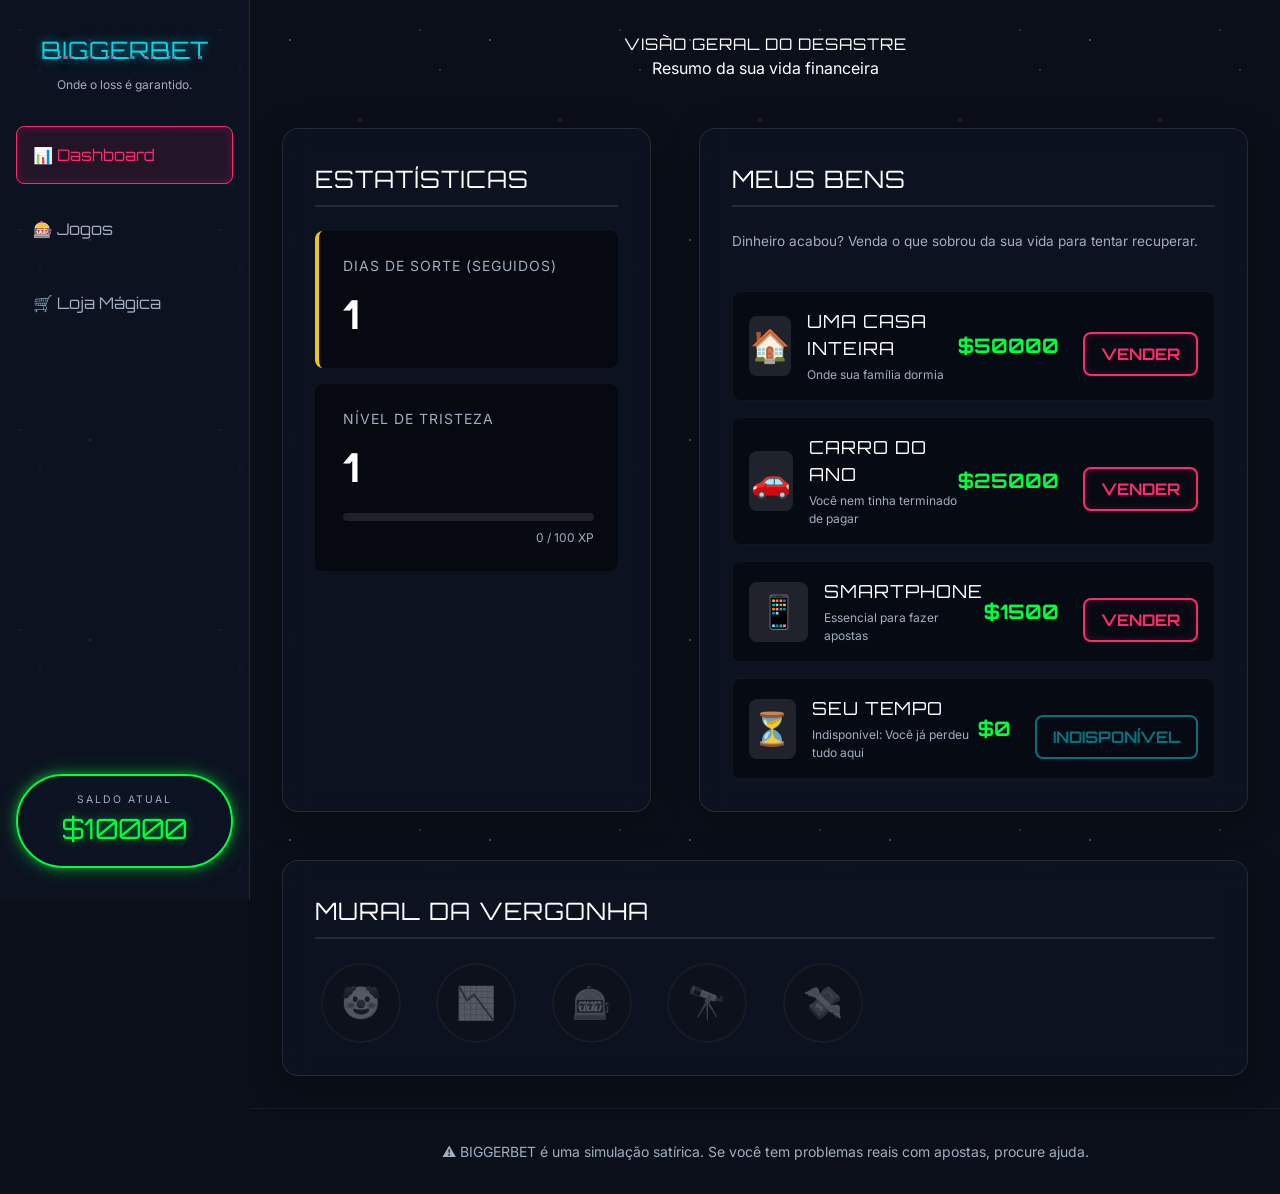
==== index.html @ 167b209b "alteracoes para o pages" ====
<!DOCTYPE html>
<html lang="pt-BR">
<head>
    <meta charset="UTF-8">
    <meta name="viewport" content="width=device-width, initial-scale=1.0">
    <title>BIGGERBET | Dashboard</title>
    
    <!-- Fonts -->
    <link href="https://fonts.googleapis.com/css2?family=Orbitron:wght@400;700;900&family=Inter:wght@400;600&display=swap" rel="stylesheet">
    
    <!-- Styles -->
    <link rel="stylesheet" href="./css/reset.css">
    <link rel="stylesheet" href="./css/base.css">
    <link rel="stylesheet" href="./css/layout.css">
    <link rel="stylesheet" href="./css/components.css">
</head>
<body>

    <div class="app-wrapper">
        <!-- Sidebar Navigation -->
        <aside class="sidebar">
            <div class="sidebar-logo">
                <h1 class="glitch-text" data-text="BIGGERBET">BIGGERBET</h1>
                <p class="tagline">Onde o loss é garantido.</p>
            </div>
            
            <nav>
                <ul class="nav-links">
                    <li><a href="index.html" class="active">📊 Dashboard</a></li>
                    <li><a href="games.html">🎰 Jogos</a></li>
                    <li><a href="shop.html">🛒 Loja Mágica</a></li>
                </ul>
            </nav>
            
            <div style="margin-top: auto;">
                <div class="wallet-badge glass">
                    <span class="wallet-label">SALDO ATUAL</span>
                    <span class="wallet-value" id="wallet-balance">$10000</span>
                </div>
            </div>
        </aside>

        <!-- Main Content -->
        <main class="main-content">
            <header class="app-header">
                <h2>VISÃO GERAL DO DESASTRE</h2>
                <p class="tagline">Resumo da sua vida financeira</p>
            </header>

            <div class="container dashboard-grid">
                
                <!-- Dashboard / Stats Box -->
                <section id="dashboard" class="panel glass">
                    <div class="panel-header">
                        <h2>Estatísticas</h2>
                    </div>
                    
                    <div class="stats-container">
                        <div class="stat-box warning">
                            <span class="stat-label">Dias de Sorte (Seguidos)</span>
                            <span class="stat-value" id="days-lost-counter">0</span>
                        </div>
                        
                        <div class="stat-box">
                            <span class="stat-label">Nível de Tristeza</span>
                            <span class="stat-value" id="user-level-name">1</span>
                            
                            <div class="xp-bar-container" title="100 XP para próximo nível">
                                <div class="xp-bar-fill" id="xp-bar" style="width: 0%"></div>
                            </div>
                            <span class="xp-text" id="xp-text">0 / 100 XP</span>
                        </div>
                    </div>
                </section>

                <!-- Assets / Life System -->
                <section id="assets" class="panel glass">
                    <div class="panel-header">
                        <h2>Meus Bens</h2>
                    </div>
                    <p style="color: var(--text-secondary); font-size: 0.85rem; margin-bottom: 1rem;">
                        Dinheiro acabou? Venda o que sobrou da sua vida para tentar recuperar.
                    </p>
                    <div class="assets-list" id="assets-list">
                        <!-- Populated by JS -->
                    </div>
                </section>

                <!-- Achievements Wall -->
                <section id="achievements" class="panel glass">
                    <div class="panel-header">
                        <h2>Mural da Vergonha</h2>
                    </div>
                    
                    <div class="achievements-grid" id="achievements-grid">
                        <div class="medal" id="ach-firstLoss" data-tooltip="Primeiro Loss: Parabéns, o primeiro de muitos.">💀</div>
                        <div class="medal" id="ach-faithfulRed" data-tooltip="Fiel ao Red: Voltou pro segundo dia de sofrimento.">🔥</div>
                        <div class="medal" id="ach-spinAddict" data-tooltip="Viciado em Girar: 5 giros no mesmo dia.">🎰</div>
                        <div class="medal" id="ach-goneBroke" data-tooltip="Falência Total: Zicou bonito, saldo chegou a zero.">💸</div>
                        <div class="medal" id="ach-brokeAstronomer" data-tooltip="Estatístico Iludido: Girou a roleta achando que ganhava.">🔭</div>
                    </div>
                </section>

            </div>

            <footer class="app-footer">
                <p>⚠️ BIGGERBET é uma simulação satírica. Se você tem problemas reais com apostas, procure ajuda.</p>
            </footer>
        </main>
    </div>

    <div id="toast-container" style="position: fixed; bottom: 20px; right: 20px; display: flex; flex-direction: column; gap: 10px; z-index: 1000;"></div>

    <script type="module" src="./js/main.js"></script>
</body>
</html>
---- css/base.css ----
/* base.css – Colors, Typography, Variables & Global Styles */

:root {
    /* Color Palette */
    --bg-dark: #0b0f19;
    --bg-dark-glass: rgba(14, 21, 37, 0.6);
    
    --neon-pink: #ff2a6d;
    --neon-cyan: #05d9e8;
    --neon-yellow: #f1c40f;
    --neon-green: #39ff14;
    --neon-money: #00ff41;
    
    --text-primary: #ffffff;
    --text-secondary: #a0aec0;
    
    /* Typography */
    --font-sans: 'Inter', system-ui, -apple-system, sans-serif;
    --font-display: 'Orbitron', sans-serif;
    
    /* Effects */
    --shadow-neon-pink: 0 0 10px rgba(255, 42, 109, 0.5), 0 0 20px rgba(255, 42, 109, 0.3);
    --shadow-neon-cyan: 0 0 10px rgba(5, 217, 232, 0.5), 0 0 20px rgba(5, 217, 232, 0.3);
    --shadow-neon-money: 0 0 10px rgba(0, 255, 65, 0.5), 0 0 20px rgba(0, 255, 65, 0.3);
    --transition-fast: 0.2s ease;
    --transition-medium: 0.4s ease;
}

body {
    font-family: var(--font-sans);
    color: var(--text-primary);
    background-color: var(--bg-dark);
    display: flex;
    flex-direction: column;
    min-height: 100vh;
    overflow-x: hidden;
    position: relative;
}

/* Animated Starfield Background */
body::before {
    content: '';
    position: fixed;
    top: 0; left: 0; width: 100%; height: 100%;
    background-image: 
        radial-gradient(1px 1px at 20px 30px, #ffffff, rgba(0,0,0,0)),
        radial-gradient(1px 1px at 40px 70px, #ffffff, rgba(0,0,0,0)),
        radial-gradient(1.5px 1.5px at 90px 40px, #ffffff, rgba(0,0,0,0)),
        radial-gradient(2px 2px at 160px 120px, rgba(255,42,109,0.8), rgba(0,0,0,0));
    background-repeat: repeat;
    background-size: 200px 200px;
    animation: stars 100s linear infinite;
    z-index: -1;
    opacity: 0.5;
}

@keyframes stars {
    0% { background-position: 0 0; }
    100% { background-position: -1000px 1000px; }
}

h1, h2, h3 {
    font-family: var(--font-display);
    letter-spacing: 1px;
    text-transform: uppercase;
}

/* Glassmorphism utility */
.glass {
    background: var(--bg-dark-glass);
    backdrop-filter: blur(12px);
    -webkit-backdrop-filter: blur(12px);
    border: 1px solid rgba(255, 255, 255, 0.1);
    box-shadow: 0 8px 32px 0 rgba(0, 0, 0, 0.37);
}
---- css/layout.css ----
/* layout.css – Structure and Grid */

.app-wrapper {
    display: flex;
    min-height: 100vh;
    width: 100%;
}

/* Sidebar Navigation */
.sidebar {
    width: 250px;
    background: var(--bg-dark-glass);
    border-right: 1px solid rgba(255, 255, 255, 0.1);
    display: flex;
    flex-direction: column;
    padding: 2rem 1rem;
    position: fixed;
    height: 100vh;
    overflow-y: auto;
    z-index: 100;
}

.sidebar-logo {
    text-align: center;
    margin-bottom: 2rem;
}

.sidebar-logo h1 {
    color: var(--neon-cyan);
    font-size: 1.5rem;
    text-shadow: var(--shadow-neon-cyan);
    margin-bottom: 0.5rem;
}

.sidebar-logo .tagline {
    font-size: 0.75rem;
    color: var(--text-secondary);
}

.nav-links {
    display: flex;
    flex-direction: column;
    gap: 1rem;
    list-style: none;
    padding: 0;
    margin: 0;
}

.nav-links a {
    color: var(--text-secondary);
    text-decoration: none;
    padding: 1rem;
    border-radius: 8px;
    transition: var(--transition-medium);
    display: block;
    font-family: var(--font-display);
    border: 1px solid transparent;
}

.nav-links a:hover, .nav-links a.active {
    color: var(--neon-pink);
    background: rgba(255, 42, 109, 0.1);
    border-color: var(--neon-pink);
    box-shadow: 0 0 10px rgba(255, 42, 109, 0.2) inset;
}

/* Main Content */
.main-content {
    flex: 1;
    margin-left: 250px;
    display: flex;
    flex-direction: column;
    min-height: 100vh;
}

.app-header {
    text-align: center;
    padding: 2rem 1rem 1rem;
}

.container {
    max-width: 1200px;
    margin: 0 auto;
    padding: 2rem;
    display: grid;
    grid-template-columns: 1fr;
    gap: 3rem;
    flex: 1;
    width: 100%;
}

@media (min-width: 900px) {
    .container.dashboard-grid {
        grid-template-columns: 1fr 1fr;
        grid-template-areas: 
            "dash assets"
            "achieve achieve";
    }
    
    .container.games-grid {
        grid-template-columns: 1fr 1fr;
        grid-template-areas: 
            "slot roulette";
    }
    
    #dashboard { grid-area: dash; }
    #assets { grid-area: assets; }
    #achievements { grid-area: achieve; }
    #slot { grid-area: slot; }
    #roulette { grid-area: roulette; }
}

.app-footer {
    text-align: center;
    padding: 2rem;
    color: var(--text-secondary);
    font-size: 0.875rem;
    border-top: 1px solid rgba(255, 255, 255, 0.05);
    margin-top: auto;
}

.panel {
    border-radius: 16px;
    padding: 2rem;
    display: flex;
    flex-direction: column;
    gap: 1.5rem;
}

.panel-header h2 {
    font-size: 1.5rem;
    color: var(--text-primary);
    border-bottom: 2px solid rgba(255, 255, 255, 0.1);
    padding-bottom: 0.5rem;
}
---- css/components.css ----
/* components.css – Reusable UI Widgets */

/* 1. Glitch Text */
.glitch-text {
    position: relative;
    display: inline-block;
}

.glitch-text::before, .glitch-text::after {
    content: attr(data-text);
    position: absolute;
    top: 0;
    left: 0;
    width: 100%;
    height: 100%;
    opacity: 0.8;
}

.glitch-text::before {
    left: 2px;
    text-shadow: -2px 0 var(--neon-pink);
    clip: rect(24px, 550px, 90px, 0);
    animation: glitch-anim 3s infinite linear alternate-reverse;
}

.glitch-text::after {
    left: -2px;
    text-shadow: -2px 0 var(--neon-cyan);
    clip: rect(85px, 550px, 140px, 0);
    animation: glitch-anim 2.5s infinite linear alternate-reverse;
}

@keyframes glitch-anim {
    0% { clip: rect(10px, 9999px, 31px, 0); }
    5% { clip: rect(70px, 9999px, 73px, 0); }
    10% { clip: rect(24px, 9999px, 86px, 0); }
    15% { clip: rect(98px, 9999px, 100px, 0); }
    20% { clip: rect(32px, 9999px, 93px, 0); }
    25% { clip: rect(4px, 9999px, 97px, 0); }
    100% { clip: rect(4px, 9999px, 97px, 0); }
}

/* 2. Buttons */
.btn {
    padding: 1rem 2rem;
    font-family: var(--font-display);
    font-weight: 700;
    font-size: 1rem;
    text-transform: uppercase;
    border-radius: 8px;
    position: relative;
    overflow: hidden;
    transition: var(--transition-medium);
    margin-top: 1rem;
}

/* Wallet Badge in Header */
.logo-container {
    display: flex;
    flex-direction: column;
    align-items: center;
    gap: 1.5rem;
    margin-bottom: 1rem;
}

.wallet-badge {
    padding: 1rem 2rem;
    border-radius: 50px;
    border: 2px solid var(--neon-money);
    box-shadow: var(--shadow-neon-money);
    display: flex;
    flex-direction: column;
    align-items: center;
}

.wallet-label {
    font-size: 0.65rem;
    color: var(--text-secondary);
    letter-spacing: 2px;
}

.wallet-value {
    font-family: var(--font-display);
    font-size: 1.75rem;
    color: var(--neon-money);
    text-shadow: 0 0 10px rgba(0, 255, 65, 0.5);
}

/* Bet Controls */
.bet-controls {
    display: flex;
    align-items: center;
    gap: 1rem;
    margin-top: 1rem;
    background: rgba(255, 255, 255, 0.05);
    padding: 0.75rem 1.5rem;
    border-radius: 8px;
}

.bet-controls label {
    font-size: 0.75rem;
    color: var(--text-secondary);
    text-transform: uppercase;
}

.bet-controls input {
    background: transparent;
    border: none;
    border-bottom: 2px solid var(--neon-cyan);
    color: #fff;
    font-family: var(--font-display);
    font-size: 1.25rem;
    width: 100px;
    text-align: center;
}

.bet-controls input:focus {
    outline: none;
    border-color: var(--neon-pink);
}

.btn-primary {
    background-color: transparent;
    border: 2px solid var(--neon-pink);
    color: var(--neon-pink);
    box-shadow: 0 0 10px rgba(255, 42, 109, 0.2) inset;
}

.btn-primary:hover, .btn-primary:active {
    background-color: var(--neon-pink);
    color: var(--bg-dark);
    box-shadow: var(--shadow-neon-pink);
}

.btn-secondary {
    background-color: transparent;
    border: 2px solid var(--neon-cyan);
    color: var(--neon-cyan);
}

.btn-secondary:hover, .btn-secondary:active {
    background-color: var(--neon-cyan);
    color: var(--bg-dark);
    box-shadow: var(--shadow-neon-cyan);
}

/* 3. Stat Boxes */
.stats-container {
    display: flex;
    flex-direction: column;
    gap: 1rem;
}

.stat-box {
    background: rgba(0, 0, 0, 0.5);
    padding: 1.5rem;
    border-radius: 8px;
    border-left: 4px solid transparent;
}

.stat-box.warning { border-left-color: var(--neon-yellow); }
.stat-box.danger { border-left-color: var(--neon-pink); }

.stat-label {
    display: block;
    color: var(--text-secondary);
    font-size: 0.875rem;
    margin-bottom: 0.5rem;
    text-transform: uppercase;
    letter-spacing: 1px;
}

.stat-value {
    font-family: var(--font-display);
    font-size: 2.5rem;
    font-weight: 700;
    color: var(--text-primary);
}

/* XP Bar */
.xp-bar-container {
    height: 8px;
    background: rgba(255, 255, 255, 0.1);
    border-radius: 4px;
    margin: 1rem 0 0.5rem;
    overflow: hidden;
}

.xp-bar-fill {
    height: 100%;
    background: linear-gradient(90deg, var(--neon-pink), var(--neon-yellow));
    width: 0%; /* Dynamic */
    transition: width 0.5s cubic-bezier(0.4, 0, 0.2, 1);
    box-shadow: 0 0 10px var(--neon-pink);
}

.xp-text {
    font-size: 0.75rem;
    color: var(--text-secondary);
    text-align: right;
    display: block;
}

/* 4. Slot Machine Display */
.slot-machine {
    margin-top: 1rem;
    display: flex;
    flex-direction: column;
    gap: 1rem;
    align-items: center;
}

.slot-display {
    width: 100%;
    background: #000;
    padding: 2rem 1rem;
    text-align: center;
    border: 2px solid #333;
    border-radius: 8px;
    font-family: var(--font-display);
    font-size: 1.25rem;
    color: var(--neon-green);
    text-transform: uppercase;
    text-shadow: 0 0 5px var(--neon-green);
    min-height: 100px;
    display: flex;
    align-items: center;
    justify-content: center;
}

.slot-display.spinning {
    animation: flash-danger 0.2s infinite;
}

@keyframes flash-danger {
    0% { color: var(--neon-pink); text-shadow: 0 0 10px var(--neon-pink); }
    50% { color: #fff; text-shadow: none; }
    100% { color: var(--neon-pink); text-shadow: 0 0 10px var(--neon-pink); }
}

/* 5. Roulette Wheel */
.roulette-container {
    position: relative;
    width: 100%;
    aspect-ratio: 1 / 1;
    max-width: 300px;
    margin: 0 auto;
}

.roulette-wheel {
    width: 100%;
    height: 100%;
    border-radius: 50%;
    background: conic-gradient(
        var(--neon-pink) 0deg 90deg, 
        #111 90deg 180deg, 
        var(--neon-cyan) 180deg 270deg, 
        #111 270deg 360deg
    );
    border: 8px solid #222;
    box-shadow: 0 0 20px rgba(0,0,0,0.8), inset 0 0 20px rgba(0,0,0,0.8);
    position: relative;
    display: flex;
    align-items: center;
    justify-content: center;
    transition: transform 3s cubic-bezier(0.25, 0.1, 0.25, 1);
}

.center-hole {
    width: 20%;
    height: 20%;
    background: var(--bg-dark);
    border-radius: 50%;
    border: 4px solid #333;
}

.roulette-tooltip {
    text-align: center;
    margin-top: 1.5rem;
    min-height: 48px;
    font-size: 1rem;
    color: var(--neon-yellow);
    font-style: italic;
    opacity: 0;
    transition: opacity 0.3s;
}

.roulette-tooltip.show { opacity: 1; }

/* 6. Achievement Grid & Medals */
.achievements-grid {
    display: grid;
    grid-template-columns: repeat(auto-fill, minmax(80px, 1fr));
    gap: 1.5rem;
    justify-items: center;
}

.medal {
    width: 80px;
    height: 80px;
    border-radius: 50%;
    background: #111;
    border: 2px solid #333;
    display: flex;
    align-items: center;
    justify-content: center;
    font-size: 2rem;
    opacity: 0.3;
    filter: grayscale(100%);
    position: relative;
    cursor: help;
    transition: var(--transition-medium);
}

.medal.unlocked {
    opacity: 1;
    filter: grayscale(0%);
    border-color: var(--neon-yellow);
    box-shadow: 0 0 15px rgba(241, 196, 15, 0.4);
    animation: unlock-pop 0.5s cubic-bezier(0.175, 0.885, 0.32, 1.275);
}

@keyframes unlock-pop {
    0% { transform: scale(0.8); }
    50% { transform: scale(1.1); box-shadow: 0 0 30px var(--neon-yellow); }
    100% { transform: scale(1); }
}

/* Tooltip for medals */
.medal::after {
    content: attr(data-tooltip);
    position: absolute;
    bottom: -120%;
    left: 50%;
    transform: translateX(-50%);
    background: rgba(0,0,0,0.9);
    color: #fff;
    padding: 0.5rem;
    border-radius: 4px;
    font-size: 0.75rem;
    width: max-content;
    max-width: 200px;
    text-align: center;
    border: 1px solid var(--neon-yellow);
    opacity: 0;
    pointer-events: none;
    transition: var(--transition-fast);
    z-index: 10;
}

.medal:hover::after {
    opacity: 1;
    bottom: -100%;
}

/* 7. Assets / Life System */
.assets-list {
    display: flex;
    flex-direction: column;
    gap: 1rem;
}

.asset-item {
    display: flex;
    align-items: center;
    justify-content: space-between;
    background: rgba(0, 0, 0, 0.4);
    padding: 1rem;
    border-radius: 8px;
    border: 1px solid rgba(255, 255, 255, 0.05);
    transition: var(--transition-fast);
}

.asset-item:hover {
    background: rgba(255, 255, 255, 0.05);
    border-color: rgba(255, 255, 255, 0.2);
}

.asset-info {
    display: flex;
    align-items: center;
    gap: 1rem;
}

.asset-icon {
    font-size: 2rem;
    background: rgba(255, 255, 255, 0.1);
    width: 60px;
    height: 60px;
    display: flex;
    align-items: center;
    justify-content: center;
    border-radius: 8px;
}

.asset-details h3 {
    font-size: 1.125rem;
    color: var(--text-primary);
    margin-bottom: 0.25rem;
}

.asset-details p {
    font-size: 0.75rem;
    color: var(--text-secondary);
}

.asset-value {
    color: var(--neon-money);
    font-family: var(--font-display);
    font-weight: 700;
    margin-right: 1.5rem;
    font-size: 1.25rem;
}

.asset-action {
    display: flex;
    align-items: center;
}

@media (max-width: 768px) {
    .asset-item {
        flex-direction: column;
        align-items: flex-start;
        gap: 1rem;
    }
    .asset-action {
        width: 100%;
        justify-content: space-between;
    }
}
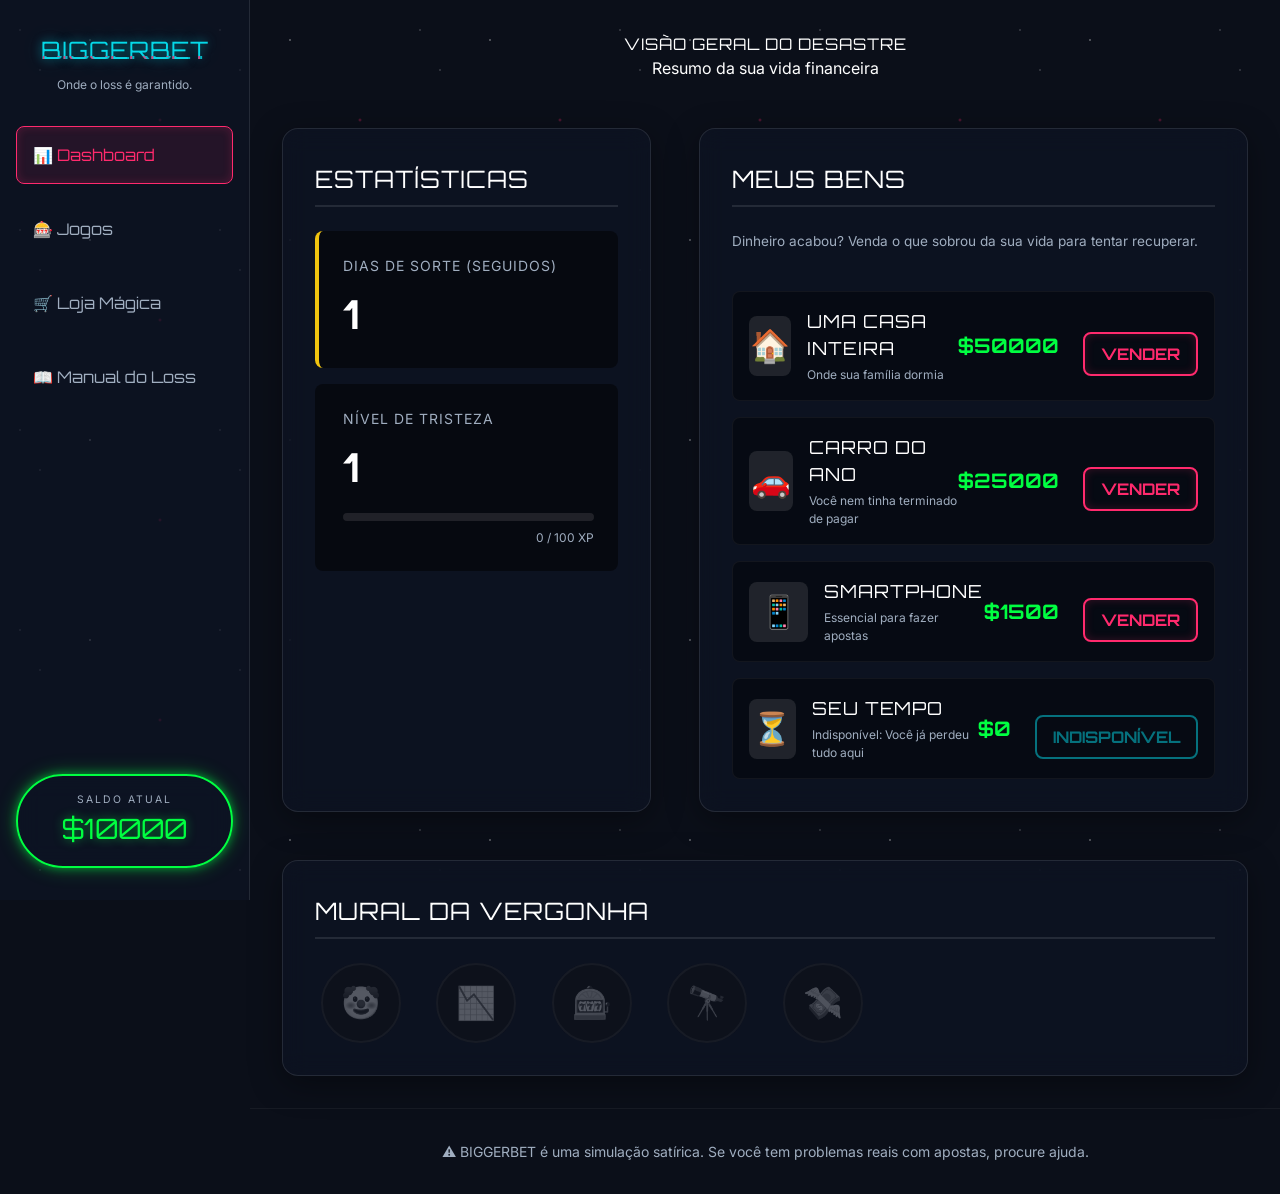
==== commit 4bf690aa: "manual-do-loss.html criado" ====
--- a/index.html
+++ b/index.html
@@ -29,6 +29,7 @@
                     <li><a href="index.html" class="active">📊 Dashboard</a></li>
                     <li><a href="games.html">🎰 Jogos</a></li>
                     <li><a href="shop.html">🛒 Loja Mágica</a></li>
+                    <li><a href="manual-do-loss.html">📖 Manual do Loss</a></li>
                 </ul>
             </nav>
             
